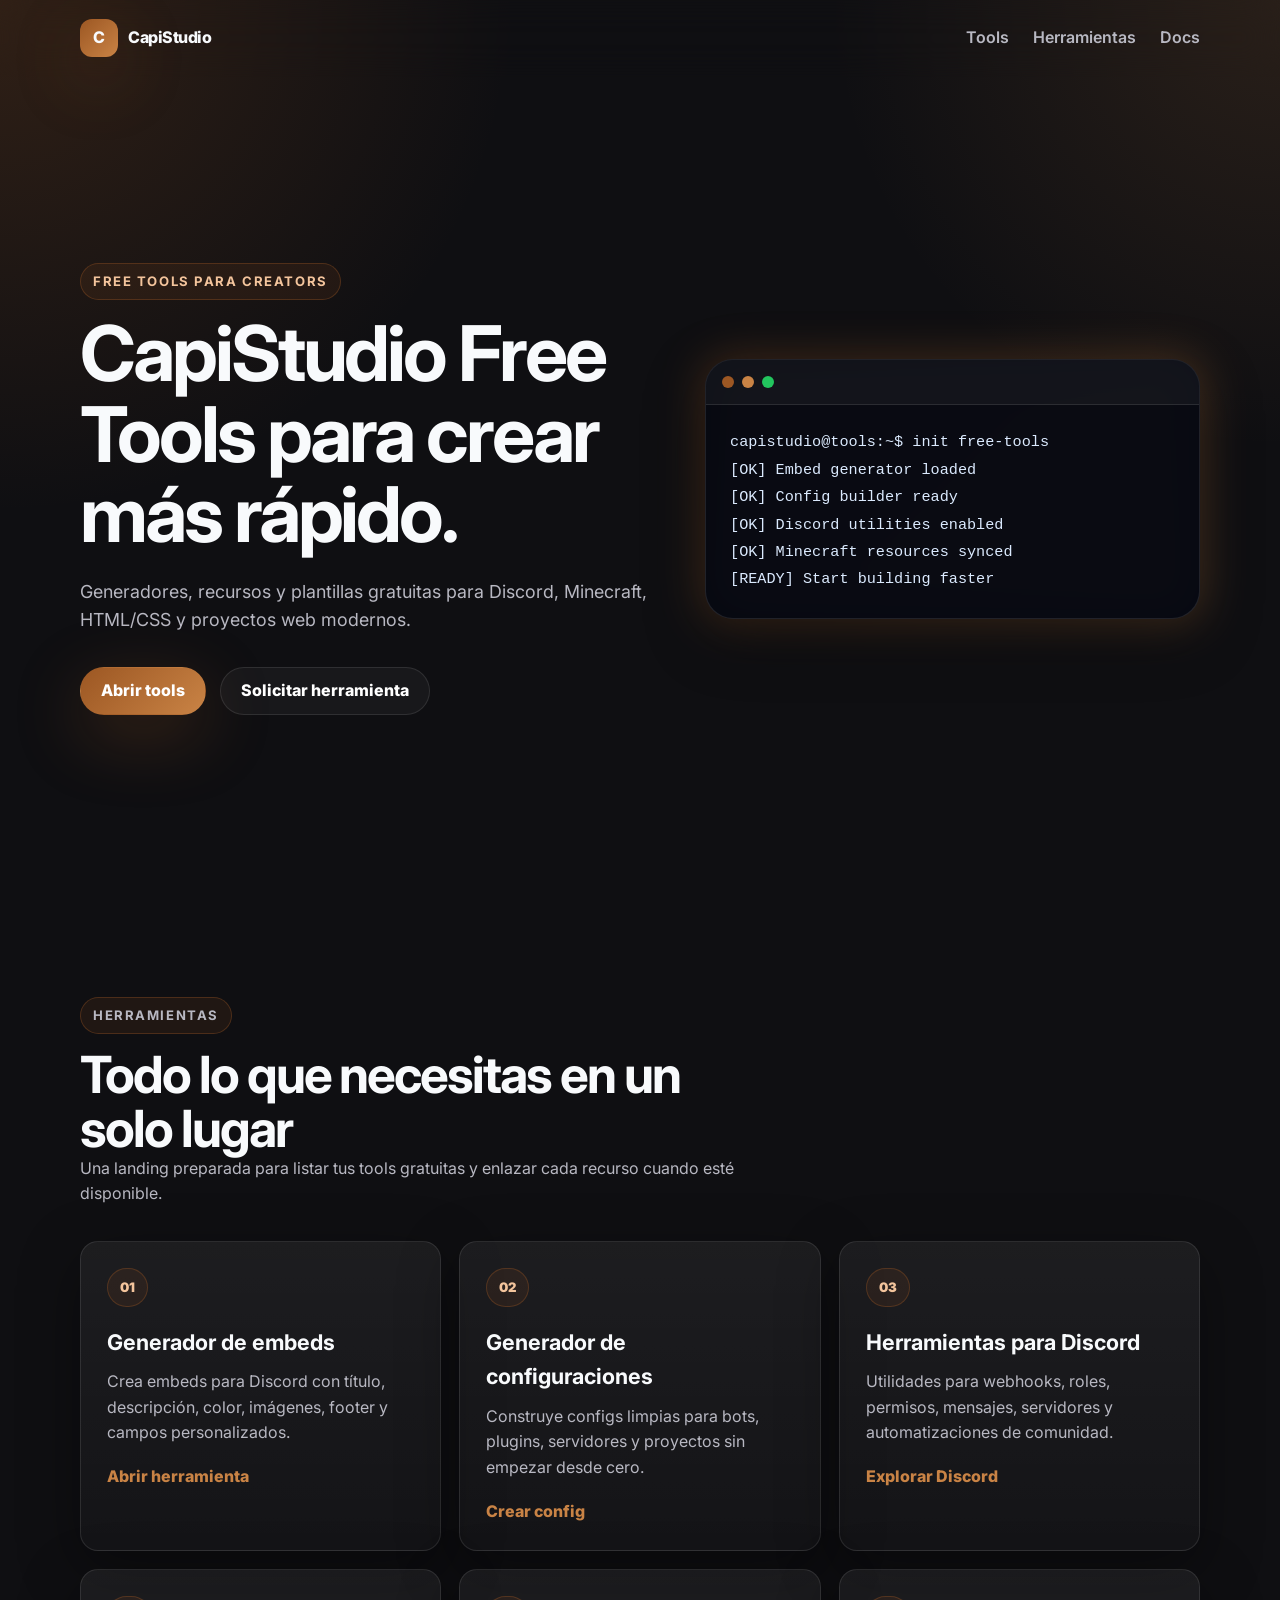
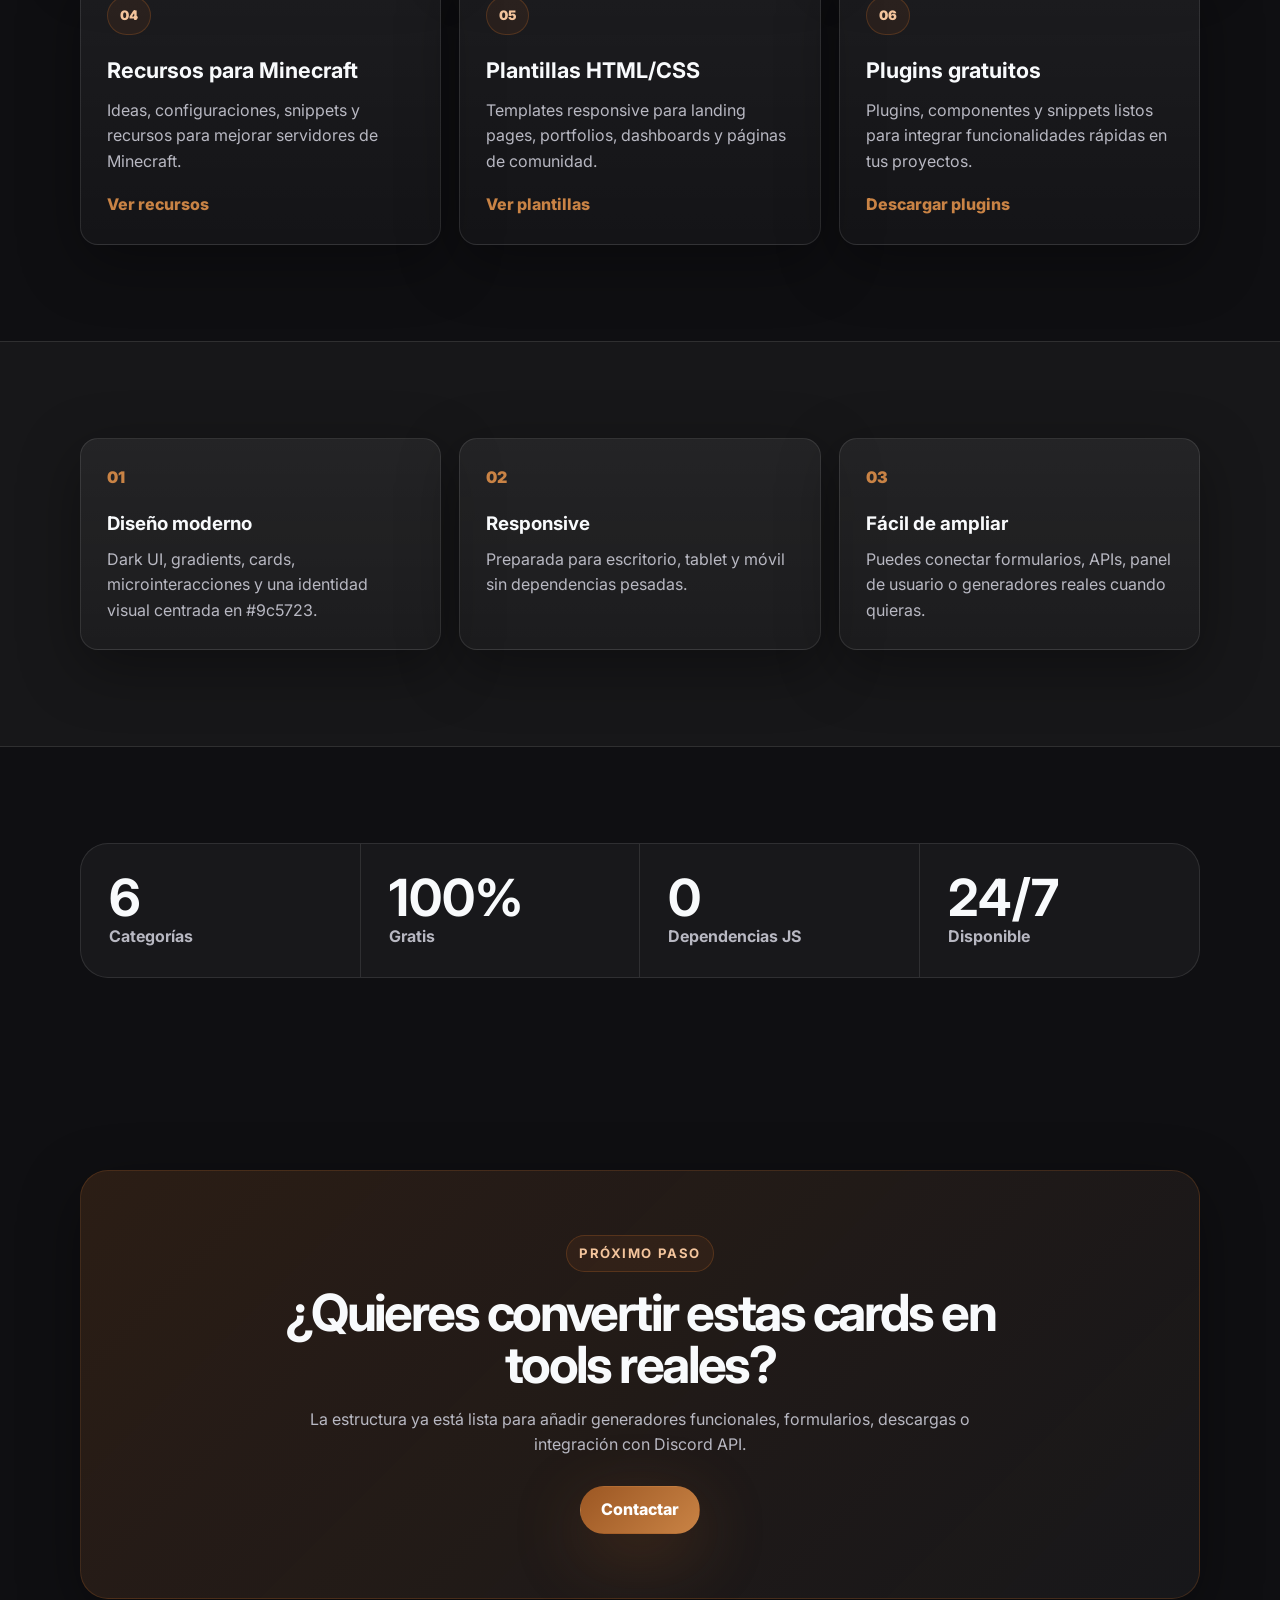
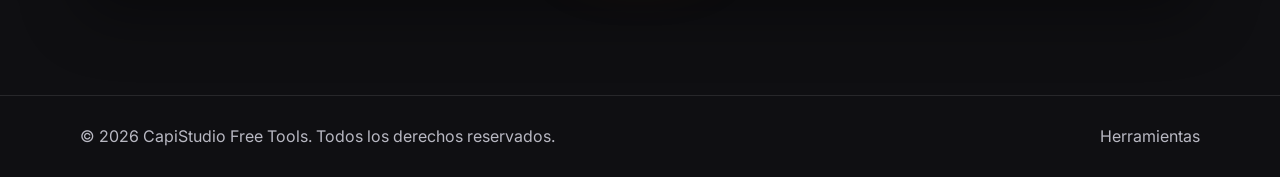
==== index.html @ ea5a23f3 "Add files via upload" ====
<!DOCTYPE html>
<html lang="es">
<head>
  <meta charset="UTF-8" />
  <meta name="viewport" content="width=device-width, initial-scale=1.0" />
  <meta name="description" content="CapiStudio Free Tools - herramientas gratuitas para embeds, configuraciones, Discord, Minecraft, HTML/CSS y plugins." />
  <title>CapiStudio Free Tools</title>
  <link rel="preconnect" href="https://fonts.googleapis.com" />
  <link rel="preconnect" href="https://fonts.gstatic.com" crossorigin />
  <link href="https://fonts.googleapis.com/css2?family=Inter:wght@400;500;600;700;800;900&display=swap" rel="stylesheet" />
  <link rel="stylesheet" href="assets/css/root.css" />
  <link rel="stylesheet" href="assets/css/base.css" />
  <link rel="stylesheet" href="assets/css/components.css" />
  <link rel="stylesheet" href="assets/css/home.css" />
</head>
<body>
  <header class="site-header" data-header>
    <nav class="navbar container">
      <a class="brand" href="index.html" aria-label="Inicio de CapiStudio Free Tools">
        <span class="brand__icon">C</span>
        <span>CapiStudio</span>
      </a>

      <button class="nav-toggle" type="button" data-nav-toggle aria-label="Abrir menú" aria-expanded="false">
        <span></span><span></span><span></span>
      </button>

      <div class="nav-menu" data-nav-menu>
        <a href="pages/tools.html">Tools</a>
        <a href="#tools">Herramientas</a>
        <a href="pages/docs.html">Docs</a>
      </div>
    </nav>
  </header>

  <main>
    <section class="hero section">
      <div class="container hero__grid">
        <div class="hero__content reveal">
          <p class="eyebrow">Free tools para creators</p>
          <h1>CapiStudio Free Tools para crear más rápido.</h1>
          <p class="hero__text">
            Generadores, recursos y plantillas gratuitas para Discord, Minecraft, HTML/CSS y proyectos web modernos.
          </p>
          <div class="hero__actions">
            <a class="btn" href="pages/tools.html">Abrir tools</a>
            <a class="btn btn--ghost" href="#request">Solicitar herramienta</a>
          </div>
        </div>

        <div class="hero-card reveal" id="preview">
          <div class="terminal">
            <div class="terminal__bar"><span></span><span></span><span></span></div>
            <pre><code>capistudio@tools:~$ init free-tools
[OK] Embed generator loaded
[OK] Config builder ready
[OK] Discord utilities enabled
[OK] Minecraft resources synced
[READY] Start building faster</code></pre>
          </div>
        </div>
      </div>
    </section>

    <section id="tools" class="section">
      <div class="container">
        <div class="section-heading reveal">
          <p class="eyebrow">Herramientas</p>
          <h2>Todo lo que necesitas en un solo lugar</h2>
          <p>Una landing preparada para listar tus tools gratuitas y enlazar cada recurso cuando esté disponible.</p>
        </div>

        <div class="cards-grid tools-grid">
          <article class="card reveal">
            <div class="card__icon">01</div>
            <h3>Generador de embeds</h3>
            <p>Crea embeds para Discord con título, descripción, color, imágenes, footer y campos personalizados.</p>
            <a href="pages/tools.html#embed-generator">Abrir herramienta</a>
          </article>

          <article class="card reveal">
            <div class="card__icon">02</div>
            <h3>Generador de configuraciones</h3>
            <p>Construye configs limpias para bots, plugins, servidores y proyectos sin empezar desde cero.</p>
            <a href="pages/tools.html#config-generator">Crear config</a>
          </article>

          <article class="card reveal">
            <div class="card__icon">03</div>
            <h3>Herramientas para Discord</h3>
            <p>Utilidades para webhooks, roles, permisos, mensajes, servidores y automatizaciones de comunidad.</p>
            <a href="pages/tools.html#discord-tools">Explorar Discord</a>
          </article>

          <article class="card reveal">
            <div class="card__icon">04</div>
            <h3>Recursos para Minecraft</h3>
            <p>Ideas, configuraciones, snippets y recursos para mejorar servidores de Minecraft.</p>
            <a href="pages/tools.html#minecraft-resources">Ver recursos</a>
          </article>

          <article class="card reveal">
            <div class="card__icon">05</div>
            <h3>Plantillas HTML/CSS</h3>
            <p>Templates responsive para landing pages, portfolios, dashboards y páginas de comunidad.</p>
            <a href="pages/tools.html#html-templates">Ver plantillas</a>
          </article>

          <article class="card reveal">
            <div class="card__icon">06</div>
            <h3>Plugins gratuitos</h3>
            <p>Plugins, componentes y snippets listos para integrar funcionalidades rápidas en tus proyectos.</p>
            <a href="pages/tools.html#free-plugins">Descargar plugins</a>
          </article>
        </div>
      </div>
    </section>

    <section id="features" class="section section--alt">
      <div class="container feature-list">
        <div class="feature reveal">
          <span>01</span>
          <h3>Diseño moderno</h3>
          <p>Dark UI, gradients, cards, microinteracciones y una identidad visual centrada en #9c5723.</p>
        </div>
        <div class="feature reveal">
          <span>02</span>
          <h3>Responsive</h3>
          <p>Preparada para escritorio, tablet y móvil sin dependencias pesadas.</p>
        </div>
        <div class="feature reveal">
          <span>03</span>
          <h3>Fácil de ampliar</h3>
          <p>Puedes conectar formularios, APIs, panel de usuario o generadores reales cuando quieras.</p>
        </div>
      </div>
    </section>

    <section id="stats" class="section">
      <div class="container stats reveal">
        <div><strong>6</strong><span>Categorías</span></div>
        <div><strong>100%</strong><span>Gratis</span></div>
        <div><strong>0</strong><span>Dependencias JS</span></div>
        <div><strong>24/7</strong><span>Disponible</span></div>
      </div>
    </section>

    <section id="request" class="section">
      <div class="container cta reveal">
        <p class="eyebrow">Próximo paso</p>
        <h2>¿Quieres convertir estas cards en tools reales?</h2>
        <p>
          La estructura ya está lista para añadir generadores funcionales, formularios, descargas o integración con Discord API.
        </p>
        <a class="btn" href="mailto:contacto@capistudio.com">Contactar</a>
      </div>
    </section>
  </main>

  <footer class="site-footer">
    <div class="container footer__inner">
      <p>© <span data-year></span> CapiStudio Free Tools. Todos los derechos reservados.</p>
      <a href="#tools">Herramientas</a>
    </div>
  </footer>

  <script src="assets/js/main.js"></script>
</body>
</html>
---- assets/css/root.css ----
:root {
  --primary-color: #9c5723;
  --secondary-color: #c98345;

  --background-color: #0f0f12;
  --surface-color: #18181d;
  --surface-color-2: #202027;
  --text-color: #f8fafc;
  --muted-color: #b8b8c2;
  --border-color: rgba(255, 255, 255, 0.1);
  --danger-color: #ef4444;
  --success-color: #22c55e;

  --container-width: 1120px;
  --radius-sm: 10px;
  --radius-md: 18px;
  --radius-lg: 28px;
  --shadow-primary: 0 20px 70px rgba(156, 87, 35, 0.32);
  --shadow-card: 0 18px 60px rgba(0, 0, 0, 0.35);

  --font-main: "Inter", system-ui, -apple-system, BlinkMacSystemFont, "Segoe UI", sans-serif;
  --transition-fast: 180ms ease;
  --transition-normal: 260ms ease;
}
---- assets/css/base.css ----
* {
  box-sizing: border-box;
  margin: 0;
  padding: 0;
}

html {
  scroll-behavior: smooth;
}

body {
  min-height: 100vh;
  font-family: var(--font-main);
  color: var(--text-color);
  background:
    radial-gradient(circle at top left, rgba(156, 87, 35, 0.24), transparent 32rem),
    radial-gradient(circle at top right, rgba(201, 131, 69, 0.14), transparent 28rem),
    var(--background-color);
  line-height: 1.6;
}

a {
  color: inherit;
  text-decoration: none;
}

img {
  max-width: 100%;
  display: block;
}

button,
input,
textarea {
  font: inherit;
}

.container {
  width: min(100% - 32px, var(--container-width));
  margin-inline: auto;
}

.section {
  padding: 96px 0;
}

.section--alt {
  background: rgba(255, 255, 255, 0.03);
  border-block: 1px solid var(--border-color);
}

.section-heading {
  max-width: 680px;
  margin-bottom: 34px;
}

.section-heading h1,
.section-heading h2,
.hero h1 {
  line-height: 1.05;
  letter-spacing: -0.04em;
}

.section-heading h2 {
  font-size: clamp(2rem, 4vw, 3.25rem);
}

.section-heading p,
.hero__text,
.card p,
.feature p {
  color: var(--muted-color);
}

.eyebrow {
  width: fit-content;
  margin-bottom: 14px;
  padding: 7px 12px;
  border: 1px solid rgba(156, 87, 35, 0.36);
  border-radius: 999px;
  color: #f3c49c;
  background: rgba(156, 87, 35, 0.12);
  font-size: 0.82rem;
  font-weight: 700;
  text-transform: uppercase;
  letter-spacing: 0.12em;
}

.reveal {
  opacity: 0;
  transform: translateY(18px);
  transition: opacity 600ms ease, transform 600ms ease;
}

.reveal.is-visible {
  opacity: 1;
  transform: translateY(0);
}
---- assets/css/components.css ----
.site-header {
  position: sticky;
  top: 0;
  z-index: 50;
  border-bottom: 1px solid transparent;
  backdrop-filter: blur(18px);
  transition: background var(--transition-normal), border-color var(--transition-normal);
}

.site-header.is-scrolled {
  border-color: var(--border-color);
  background: rgba(7, 9, 19, 0.78);
}

.navbar {
  height: 76px;
  display: flex;
  align-items: center;
  justify-content: space-between;
}

.brand {
  display: inline-flex;
  align-items: center;
  gap: 10px;
  font-weight: 800;
  letter-spacing: -0.03em;
}

.brand__icon {
  width: 38px;
  height: 38px;
  display: grid;
  place-items: center;
  border-radius: 12px;
  background: linear-gradient(135deg, var(--primary-color), var(--secondary-color));
  box-shadow: var(--shadow-primary);
}

.nav-menu {
  display: flex;
  align-items: center;
  gap: 24px;
  color: var(--muted-color);
  font-weight: 600;
}

.nav-menu a:hover {
  color: var(--text-color);
}

.nav-toggle {
  display: none;
  width: 44px;
  height: 44px;
  border: 1px solid var(--border-color);
  border-radius: 12px;
  background: var(--surface-color);
  cursor: pointer;
}

.nav-toggle span {
  display: block;
  width: 18px;
  height: 2px;
  margin: 4px auto;
  background: var(--text-color);
}

.btn {
  display: inline-flex;
  align-items: center;
  justify-content: center;
  min-height: 48px;
  padding: 0 20px;
  border: 1px solid transparent;
  border-radius: 999px;
  color: white;
  background: linear-gradient(135deg, var(--primary-color), var(--secondary-color));
  font-weight: 800;
  box-shadow: var(--shadow-primary);
  transition: transform var(--transition-fast), opacity var(--transition-fast);
}

.btn:hover {
  transform: translateY(-2px);
  opacity: 0.94;
}

.btn--small {
  min-height: 40px;
  padding-inline: 16px;
}

.btn--ghost {
  border-color: var(--border-color);
  background: rgba(255, 255, 255, 0.04);
  box-shadow: none;
}

.cards-grid {
  display: grid;
  grid-template-columns: repeat(3, 1fr);
  gap: 18px;
}

.card,
.feature,
.form-card,
.doc-card {
  border: 1px solid var(--border-color);
  border-radius: var(--radius-md);
  background: linear-gradient(180deg, rgba(255,255,255,0.06), rgba(255,255,255,0.025));
  box-shadow: var(--shadow-card);
}

.card {
  position: relative;
  overflow: hidden;
  padding: 26px;
  transition: transform var(--transition-normal), border-color var(--transition-normal);
}

.card:hover {
  transform: translateY(-6px);
  border-color: rgba(156, 87, 35, 0.52);
}

.card__icon {
  width: fit-content;
  margin-bottom: 18px;
  padding: 8px 12px;
  border: 1px solid rgba(156, 87, 35, 0.36);
  border-radius: 999px;
  color: #f3c49c;
  background: rgba(156, 87, 35, 0.12);
  font-size: 0.82rem;
  font-weight: 900;
}

.card h3 {
  margin-bottom: 10px;
  font-size: 1.35rem;
}

.card a {
  display: inline-block;
  margin-top: 18px;
  color: var(--secondary-color);
  font-weight: 800;
}

.site-footer {
  border-top: 1px solid var(--border-color);
  padding: 28px 0;
  color: var(--muted-color);
}

.footer__inner {
  display: flex;
  justify-content: space-between;
  gap: 18px;
}

@media (max-width: 760px) {
  .nav-toggle {
    display: block;
  }

  .nav-menu {
    position: absolute;
    top: 76px;
    left: 16px;
    right: 16px;
    display: none;
    flex-direction: column;
    align-items: stretch;
    padding: 18px;
    border: 1px solid var(--border-color);
    border-radius: var(--radius-md);
    background: rgba(15, 19, 36, 0.98);
  }

  .nav-menu.is-open {
    display: flex;
  }

  .cards-grid {
    grid-template-columns: 1fr;
  }

  .footer__inner {
    flex-direction: column;
  }
}
---- assets/css/home.css ----
.hero {
  min-height: calc(100vh - 76px);
  display: grid;
  align-items: center;
}

.hero__grid {
  display: grid;
  grid-template-columns: 1.08fr 0.92fr;
  gap: 44px;
  align-items: center;
}

.hero h1 {
  max-width: 780px;
  font-size: clamp(2.7rem, 6vw, 5.7rem);
}

.hero__text {
  max-width: 620px;
  margin-top: 22px;
  font-size: 1.12rem;
}

.hero__actions {
  display: flex;
  flex-wrap: wrap;
  gap: 14px;
  margin-top: 32px;
}

.hero-card {
  position: relative;
}

.hero-card::before {
  content: "";
  position: absolute;
  inset: -2px;
  border-radius: var(--radius-lg);
  background: linear-gradient(135deg, var(--primary-color), var(--secondary-color));
  filter: blur(22px);
  opacity: 0.36;
}

.terminal {
  position: relative;
  overflow: hidden;
  border: 1px solid var(--border-color);
  border-radius: var(--radius-lg);
  background: rgba(5, 8, 18, 0.92);
  box-shadow: var(--shadow-card);
}

.terminal__bar {
  display: flex;
  gap: 8px;
  padding: 16px;
  border-bottom: 1px solid var(--border-color);
  background: rgba(255, 255, 255, 0.04);
}

.terminal__bar span {
  width: 12px;
  height: 12px;
  border-radius: 999px;
  background: var(--primary-color);
}

.terminal__bar span:nth-child(2) {
  background: var(--secondary-color);
}

.terminal__bar span:nth-child(3) {
  background: var(--success-color);
}

.terminal pre {
  padding: 24px;
  overflow-x: auto;
  color: #dbeafe;
  font-size: 0.95rem;
  line-height: 1.8;
}

.feature-list {
  display: grid;
  grid-template-columns: repeat(3, 1fr);
  gap: 18px;
}

.feature {
  padding: 26px;
}

.feature span {
  display: inline-block;
  margin-bottom: 18px;
  color: var(--secondary-color);
  font-weight: 900;
}

.feature h3 {
  margin-bottom: 8px;
}

.stats {
  display: grid;
  grid-template-columns: repeat(4, 1fr);
  overflow: hidden;
  border: 1px solid var(--border-color);
  border-radius: var(--radius-lg);
  background: rgba(255, 255, 255, 0.04);
}

.stats div {
  padding: 28px;
  border-right: 1px solid var(--border-color);
}

.stats div:last-child {
  border-right: 0;
}

.stats strong {
  display: block;
  font-size: clamp(2rem, 4vw, 3.3rem);
  line-height: 1;
}

.stats span {
  color: var(--muted-color);
  font-weight: 700;
}

.cta {
  text-align: center;
  padding: 64px 28px;
  border: 1px solid rgba(156, 87, 35, 0.3);
  border-radius: var(--radius-lg);
  background: linear-gradient(135deg, rgba(156, 87, 35, 0.2), rgba(255, 255, 255, 0.035));
  box-shadow: var(--shadow-card);
}

.cta .eyebrow {
  margin-inline: auto;
}

.cta h2 {
  max-width: 780px;
  margin: 0 auto 16px;
  font-size: clamp(2rem, 4vw, 3.4rem);
  line-height: 1.02;
  letter-spacing: -0.05em;
}

.cta p:not(.eyebrow) {
  max-width: 680px;
  margin: 0 auto 28px;
  color: var(--muted-color);
}

@media (max-width: 900px) {
  .hero__grid,
  .feature-list,
  .stats {
    grid-template-columns: 1fr;
  }

  .stats div {
    border-right: 0;
    border-bottom: 1px solid var(--border-color);
  }
}
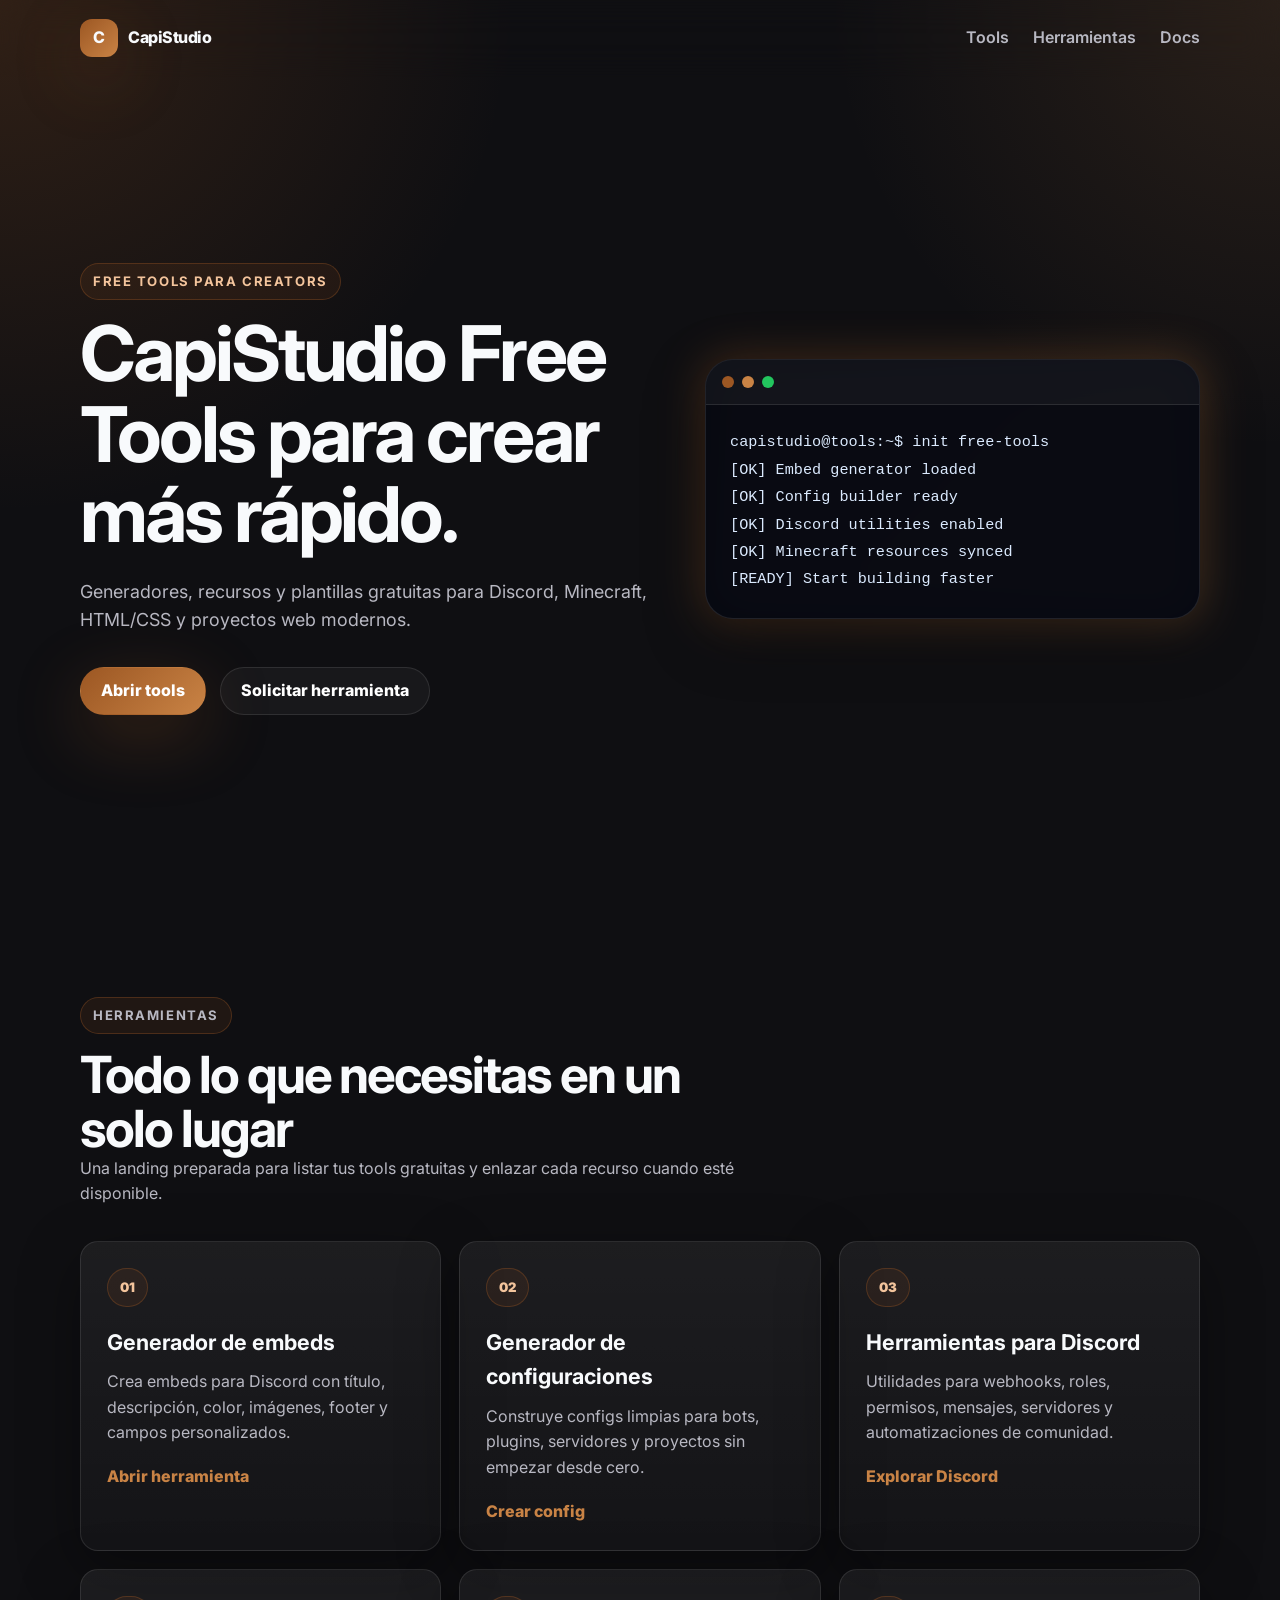
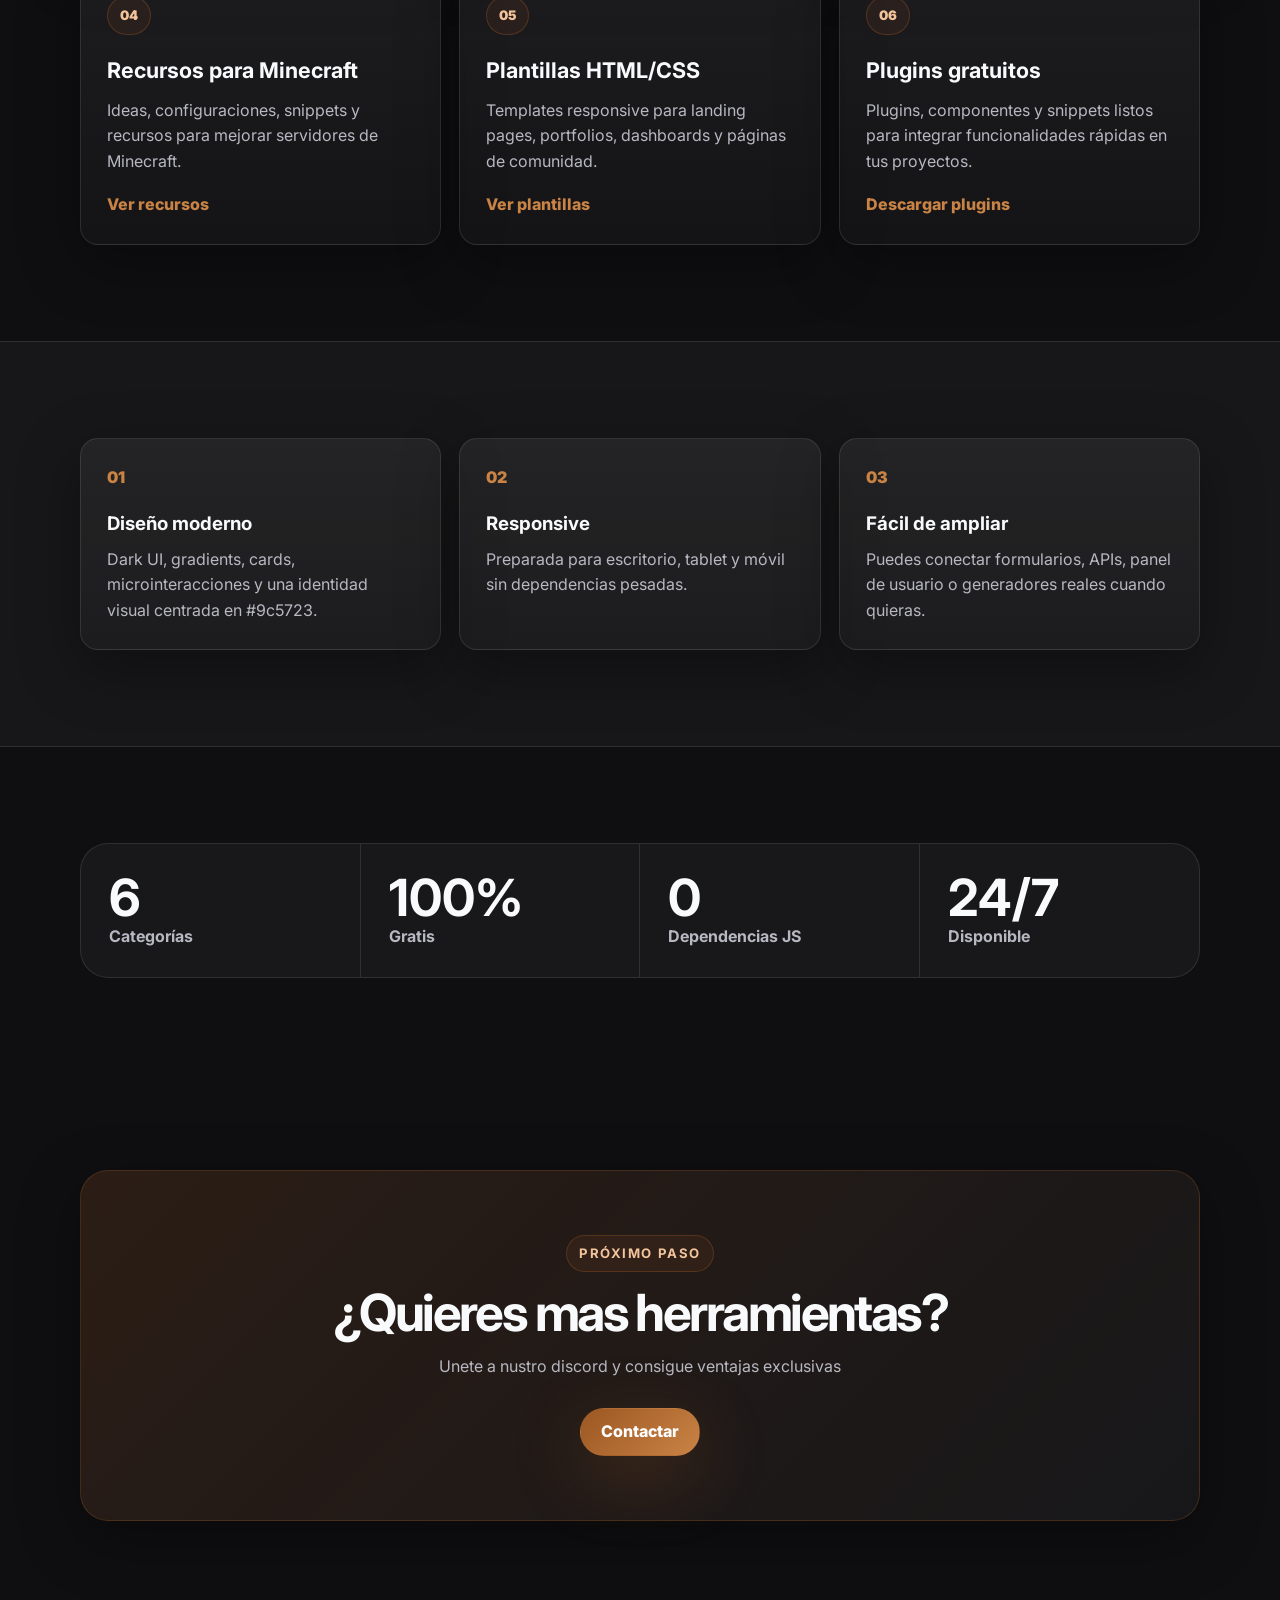
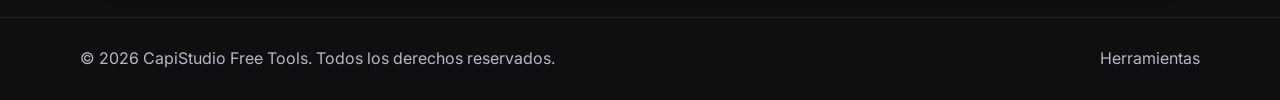
==== commit 72b92a84: "Update section text and contact link in index.html" ====
--- a/index.html
+++ b/index.html
@@ -148,11 +148,11 @@
     <section id="request" class="section">
       <div class="container cta reveal">
         <p class="eyebrow">Próximo paso</p>
-        <h2>¿Quieres convertir estas cards en tools reales?</h2>
+        <h2>¿Quieres mas herramientas?</h2>
         <p>
-          La estructura ya está lista para añadir generadores funcionales, formularios, descargas o integración con Discord API.
+          Unete a nustro discord y consigue ventajas exclusivas
         </p>
-        <a class="btn" href="mailto:contacto@capistudio.com">Contactar</a>
+        <a class="btn" href="https://discord.gg/7ndVfBfje5">Contactar</a>
       </div>
     </section>
   </main>
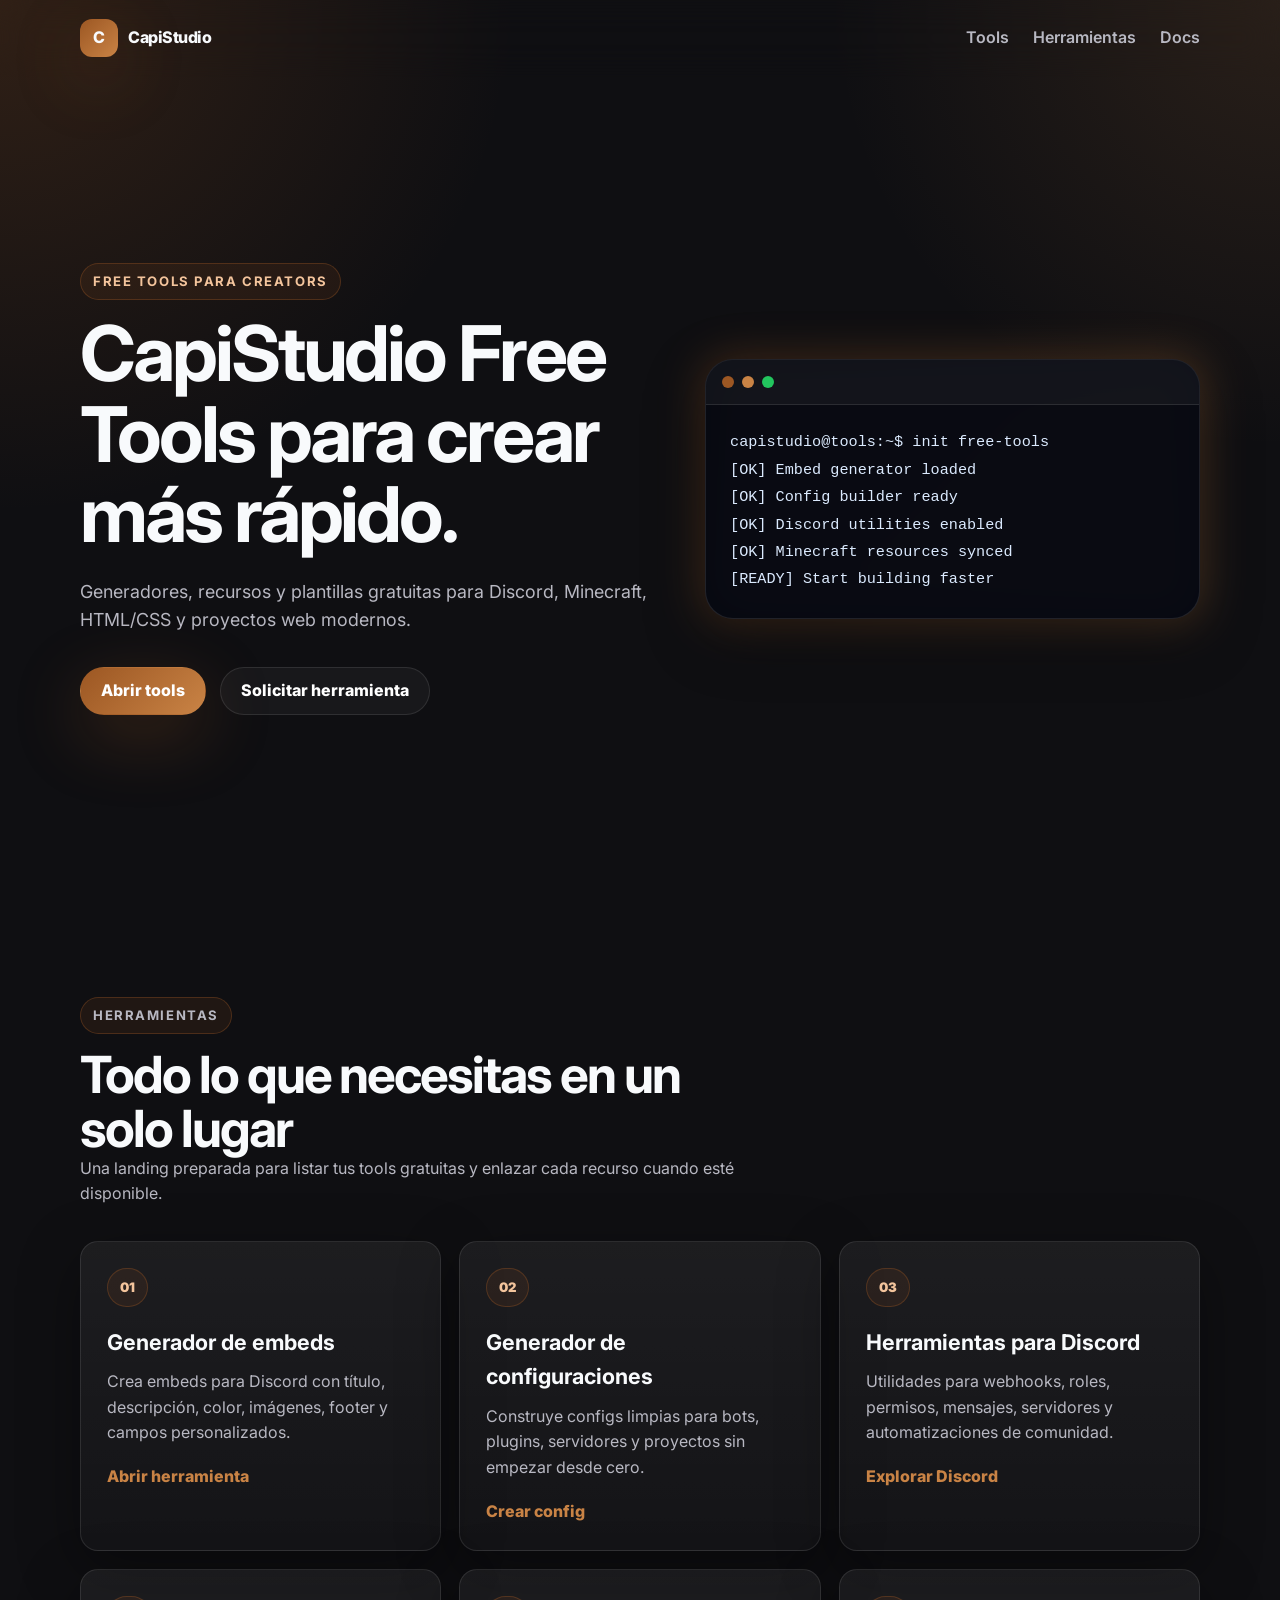
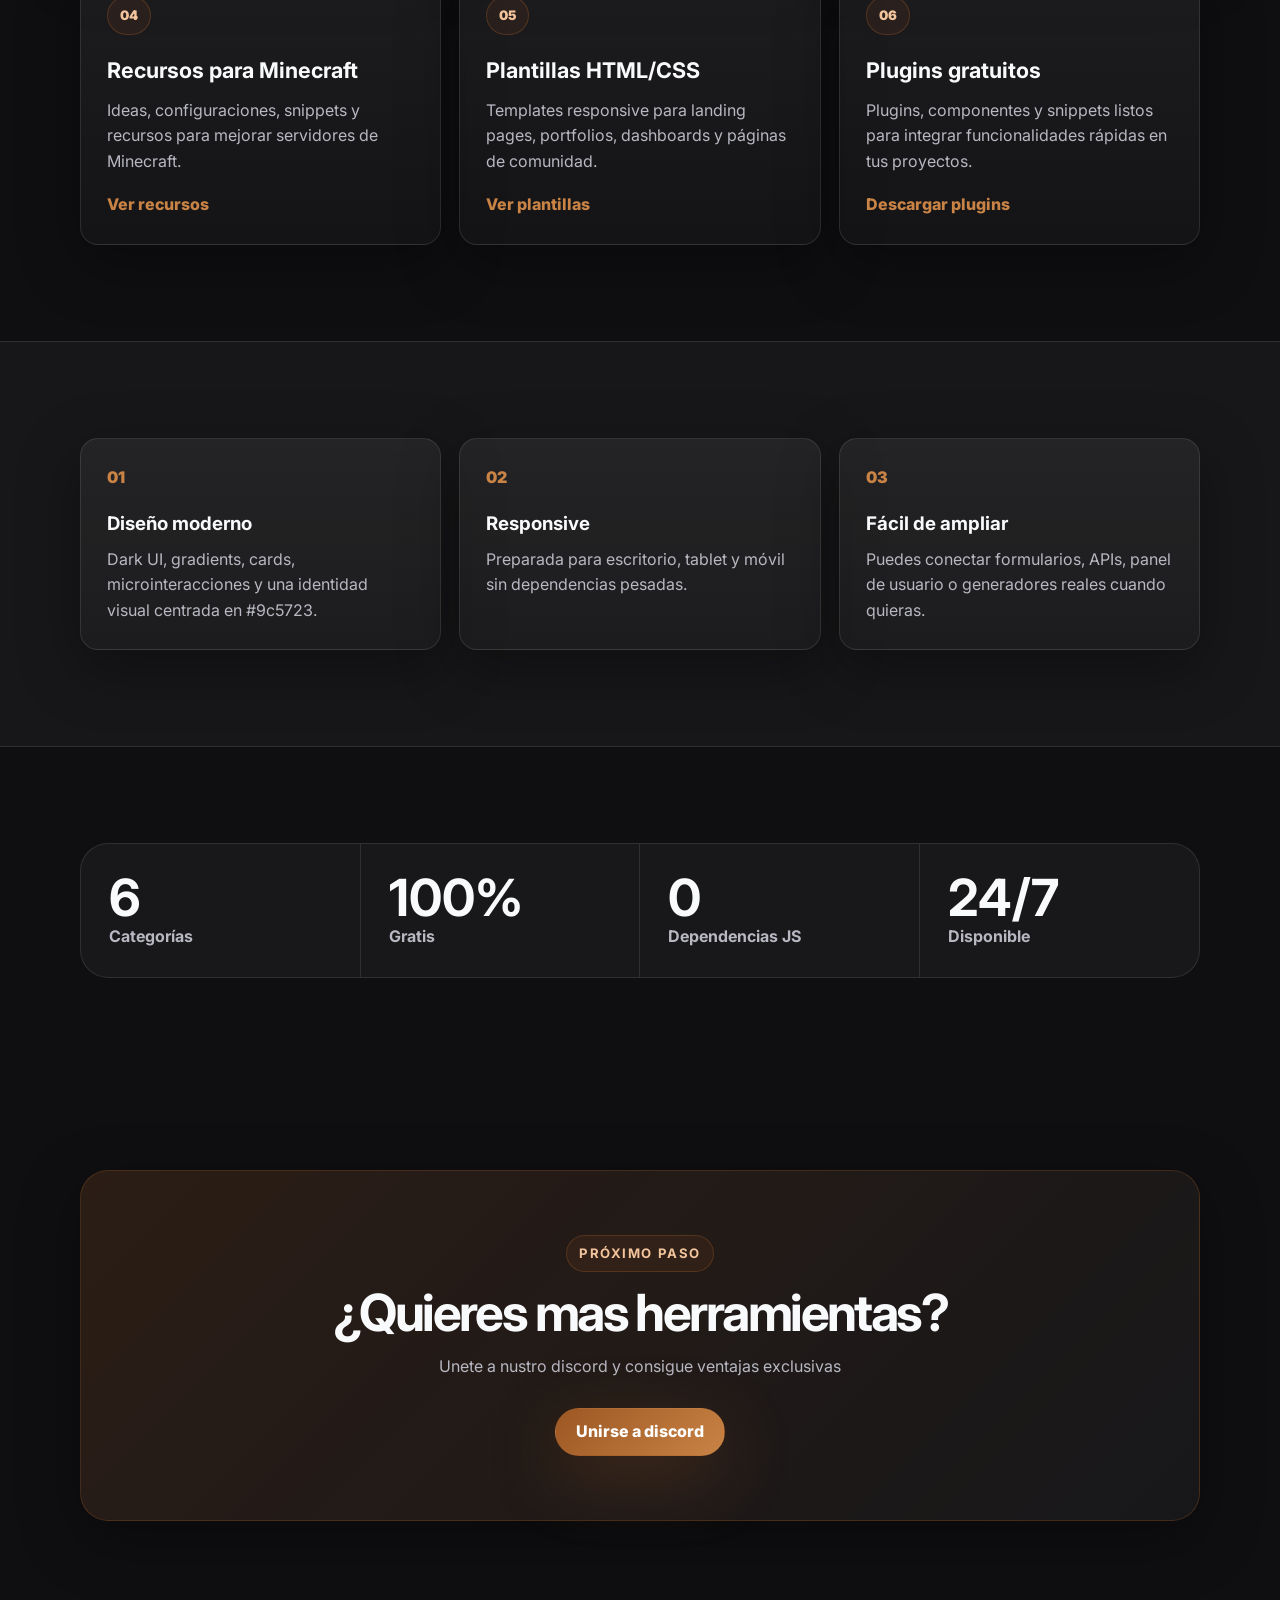
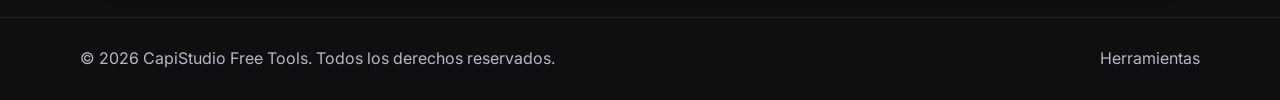
==== commit dd6c8eda: "Update index.html" ====
--- a/index.html
+++ b/index.html
@@ -152,7 +152,7 @@
         <p>
           Unete a nustro discord y consigue ventajas exclusivas
         </p>
-        <a class="btn" href="https://discord.gg/7ndVfBfje5">Contactar</a>
+        <a class="btn" href="https://discord.gg/7ndVfBfje5">Unirse a discord</a>
       </div>
     </section>
   </main>
